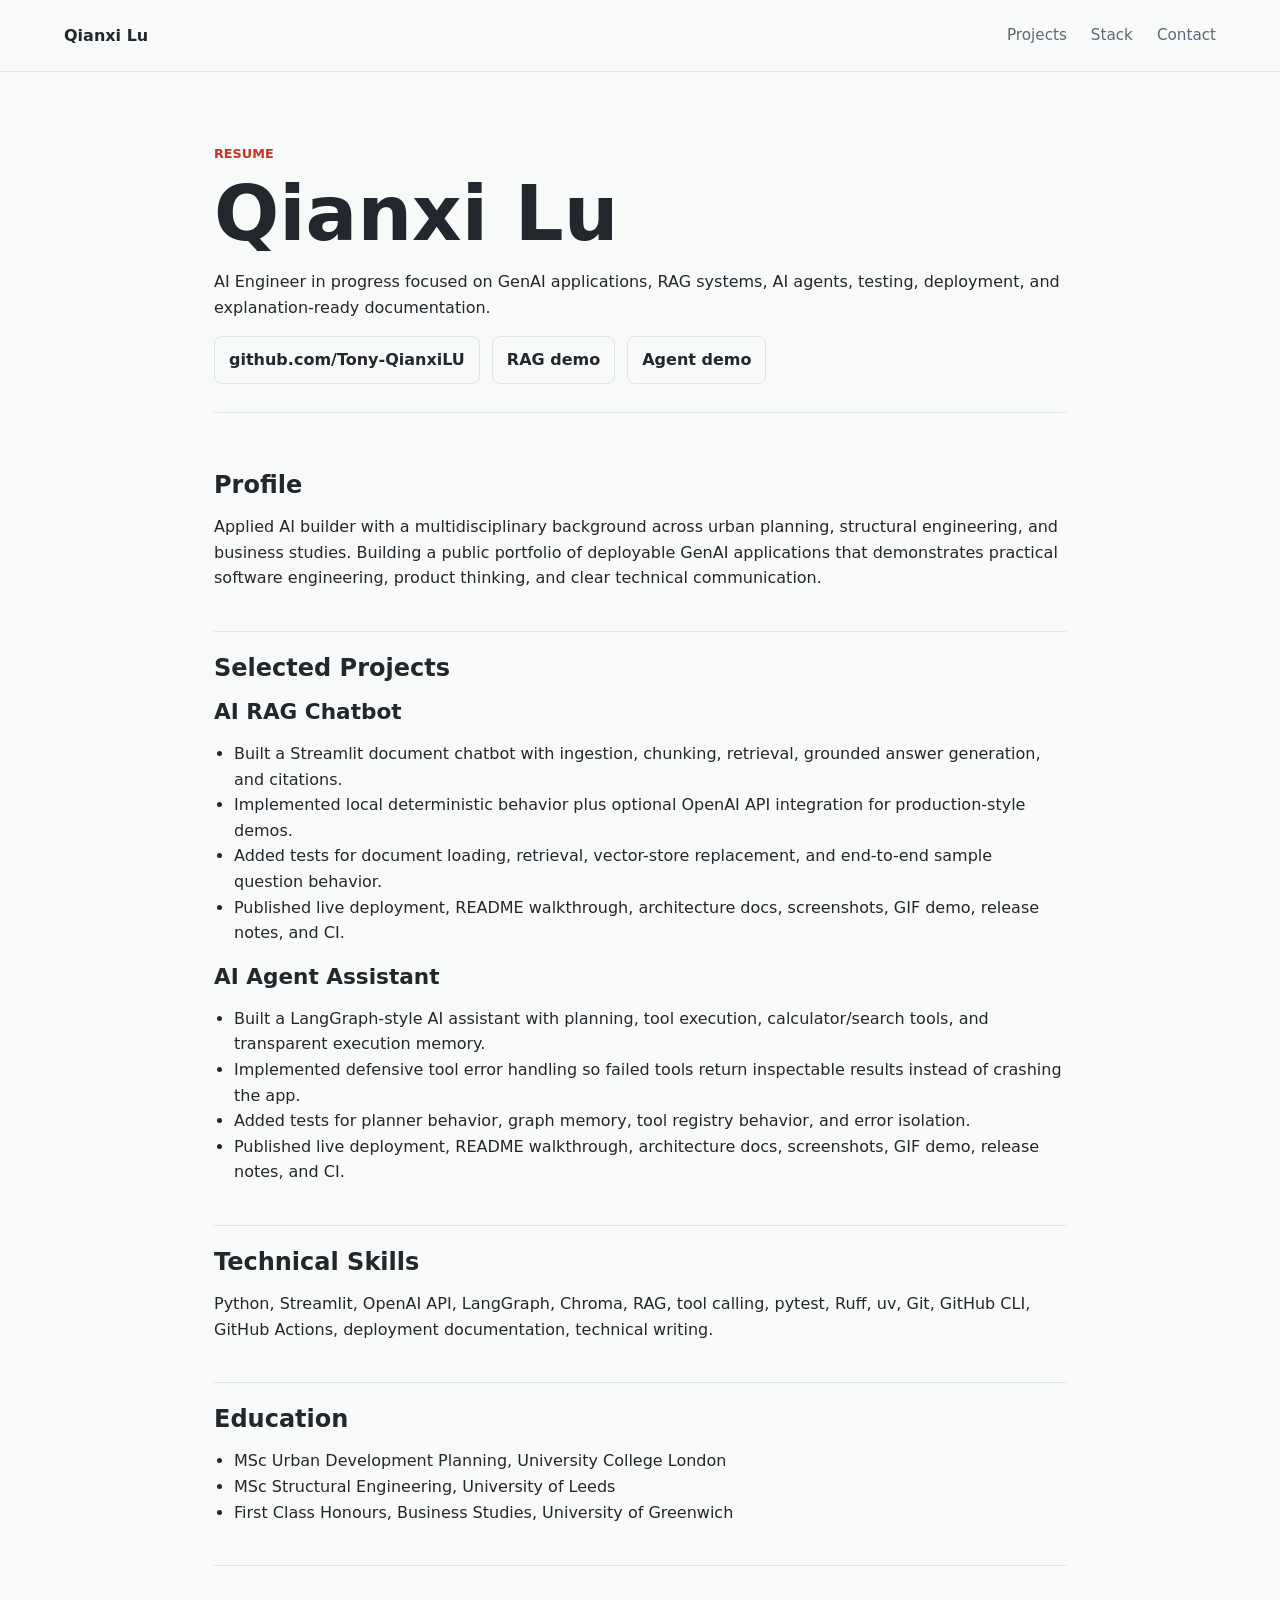
==== resume.html @ 8bd6624a "Create AI engineering portfolio site" ====
<!doctype html>
<html lang="en">
  <head>
    <meta charset="utf-8">
    <meta name="viewport" content="width=device-width, initial-scale=1">
    <meta name="description" content="Qianxi Lu AI engineering resume.">
    <title>Qianxi Lu | Resume</title>
    <link rel="stylesheet" href="styles.css">
  </head>
  <body>
    <header class="site-header">
      <a class="brand" href="index.html">Qianxi Lu</a>
      <nav class="site-nav" aria-label="Resume navigation">
        <a href="index.html#projects">Projects</a>
        <a href="index.html#stack">Stack</a>
        <a href="index.html#contact">Contact</a>
      </nav>
    </header>

    <main class="resume-page">
      <section class="resume-header">
        <p class="eyebrow">Resume</p>
        <h1>Qianxi Lu</h1>
        <p>AI Engineer in progress focused on GenAI applications, RAG systems, AI agents, testing, deployment, and explanation-ready documentation.</p>
        <div class="link-row">
          <a href="https://github.com/Tony-QianxiLU" target="_blank" rel="noreferrer">github.com/Tony-QianxiLU</a>
          <a href="https://ry84fwqnk4abfhufqkhrmz.streamlit.app/" target="_blank" rel="noreferrer">RAG demo</a>
          <a href="https://tony-qianxilu-ai-agent-assistant.streamlit.app/" target="_blank" rel="noreferrer">Agent demo</a>
        </div>
      </section>

      <section class="resume-block">
        <h2>Profile</h2>
        <p>
          Applied AI builder with a multidisciplinary background across urban planning, structural engineering, and business studies. Building a public portfolio of deployable GenAI applications that demonstrates practical software engineering, product thinking, and clear technical communication.
        </p>
      </section>

      <section class="resume-block">
        <h2>Selected Projects</h2>
        <h3>AI RAG Chatbot</h3>
        <ul>
          <li>Built a Streamlit document chatbot with ingestion, chunking, retrieval, grounded answer generation, and citations.</li>
          <li>Implemented local deterministic behavior plus optional OpenAI API integration for production-style demos.</li>
          <li>Added tests for document loading, retrieval, vector-store replacement, and end-to-end sample question behavior.</li>
          <li>Published live deployment, README walkthrough, architecture docs, screenshots, GIF demo, release notes, and CI.</li>
        </ul>

        <h3>AI Agent Assistant</h3>
        <ul>
          <li>Built a LangGraph-style AI assistant with planning, tool execution, calculator/search tools, and transparent execution memory.</li>
          <li>Implemented defensive tool error handling so failed tools return inspectable results instead of crashing the app.</li>
          <li>Added tests for planner behavior, graph memory, tool registry behavior, and error isolation.</li>
          <li>Published live deployment, README walkthrough, architecture docs, screenshots, GIF demo, release notes, and CI.</li>
        </ul>
      </section>

      <section class="resume-block">
        <h2>Technical Skills</h2>
        <p>Python, Streamlit, OpenAI API, LangGraph, Chroma, RAG, tool calling, pytest, Ruff, uv, Git, GitHub CLI, GitHub Actions, deployment documentation, technical writing.</p>
      </section>

      <section class="resume-block">
        <h2>Education</h2>
        <ul>
          <li>MSc Urban Development Planning, University College London</li>
          <li>MSc Structural Engineering, University of Leeds</li>
          <li>First Class Honours, Business Studies, University of Greenwich</li>
        </ul>
      </section>
    </main>
  </body>
</html>
---- styles.css ----
:root {
  --bg: #f8faf9;
  --surface: #ffffff;
  --ink: #24262d;
  --muted: #616773;
  --line: #dfe4e2;
  --accent: #e84d3d;
  --accent-strong: #c83225;
  --green: #2f7d59;
  --blue: #445fd2;
  --yellow: #f1b93b;
  --shadow: 0 16px 40px rgba(36, 38, 45, 0.08);
  font-family: Inter, ui-sans-serif, system-ui, -apple-system, BlinkMacSystemFont, "Segoe UI", sans-serif;
}

* {
  box-sizing: border-box;
}

html {
  scroll-behavior: smooth;
}

body {
  margin: 0;
  background: var(--bg);
  color: var(--ink);
  line-height: 1.6;
}

a {
  color: inherit;
}

img {
  display: block;
  max-width: 100%;
}

.site-header {
  align-items: center;
  background: rgba(248, 250, 249, 0.94);
  border-bottom: 1px solid var(--line);
  display: flex;
  justify-content: space-between;
  min-height: 72px;
  padding: 0 5vw;
  position: sticky;
  top: 0;
  z-index: 10;
}

.brand {
  font-weight: 800;
  text-decoration: none;
}

.site-nav {
  display: flex;
  gap: 24px;
  font-size: 0.95rem;
}

.site-nav a {
  color: var(--muted);
  text-decoration: none;
}

.site-nav a:hover {
  color: var(--ink);
}

main {
  overflow: hidden;
}

.intro-section {
  align-items: center;
  display: grid;
  gap: 48px;
  grid-template-columns: minmax(0, 1.6fr) minmax(280px, 0.8fr);
  min-height: calc(88vh - 72px);
  padding: 6vh 5vw;
}

.intro-copy {
  max-width: 920px;
}

.eyebrow {
  color: var(--accent-strong);
  font-size: 0.8rem;
  font-weight: 800;
  margin: 0 0 12px;
  text-transform: uppercase;
}

h1,
h2,
h3,
p {
  letter-spacing: 0;
}

h1 {
  font-size: clamp(2.45rem, 5.8vw, 4.8rem);
  line-height: 1;
  margin: 0;
  max-width: 860px;
}

h2 {
  font-size: clamp(2rem, 4vw, 3.8rem);
  line-height: 1.05;
  margin: 0;
}

h3 {
  font-size: 1.35rem;
  line-height: 1.2;
  margin: 0;
}

.intro-text {
  color: var(--muted);
  font-size: clamp(1.05rem, 2vw, 1.35rem);
  max-width: 720px;
}

.action-row,
.link-row {
  align-items: center;
  display: flex;
  flex-wrap: wrap;
  gap: 12px;
}

.button,
.link-row a {
  align-items: center;
  border: 1px solid var(--line);
  border-radius: 8px;
  display: inline-flex;
  font-weight: 700;
  gap: 8px;
  min-height: 44px;
  padding: 10px 14px;
  text-decoration: none;
}

.button svg,
.link-row svg {
  height: 18px;
  width: 18px;
}

.button.primary {
  background: var(--accent);
  border-color: var(--accent);
  color: #ffffff;
}

.button:hover,
.link-row a:hover {
  border-color: var(--ink);
}

.proof-panel {
  background: var(--surface);
  border: 1px solid var(--line);
  border-radius: 8px;
  box-shadow: var(--shadow);
  display: grid;
  gap: 20px;
  padding: 24px;
}

.proof-panel div {
  border-left: 4px solid var(--accent);
  padding-left: 16px;
}

.metric {
  display: block;
  font-size: 2.2rem;
  font-weight: 900;
  line-height: 1;
}

.label {
  color: var(--muted);
  display: block;
  margin-top: 6px;
}

.section {
  padding: 88px 5vw;
}

#projects {
  padding-top: 48px;
}

.section-heading {
  margin-bottom: 32px;
  max-width: 860px;
}

.project-grid {
  display: grid;
  gap: 24px;
  grid-template-columns: repeat(2, minmax(0, 1fr));
}

.project-card,
.evidence-grid article {
  background: var(--surface);
  border: 1px solid var(--line);
  border-radius: 8px;
  overflow: hidden;
}

.project-card {
  box-shadow: var(--shadow);
}

.project-card img {
  aspect-ratio: 16 / 9;
  border-bottom: 1px solid var(--line);
  object-fit: cover;
  width: 100%;
}

.project-body {
  padding: 24px;
}

.project-title-row {
  align-items: center;
  display: flex;
  gap: 16px;
  justify-content: space-between;
}

.status {
  background: rgba(47, 125, 89, 0.12);
  border: 1px solid rgba(47, 125, 89, 0.28);
  border-radius: 999px;
  color: var(--green);
  font-size: 0.8rem;
  font-weight: 800;
  padding: 4px 10px;
}

.project-body p,
.split-section p,
.resume-content p,
.contact-section p {
  color: var(--muted);
}

.tag-list {
  display: flex;
  flex-wrap: wrap;
  gap: 8px;
  list-style: none;
  margin: 18px 0;
  padding: 0;
}

.tag-list li,
.stack-grid span {
  background: #eef2f0;
  border: 1px solid var(--line);
  border-radius: 8px;
  color: #343941;
  font-size: 0.9rem;
  font-weight: 700;
  padding: 8px 10px;
}

.split-section {
  align-items: start;
  display: grid;
  gap: 48px;
  grid-template-columns: minmax(0, 0.9fr) minmax(0, 1.1fr);
}

.stack-grid {
  display: grid;
  gap: 10px;
  grid-template-columns: repeat(2, minmax(0, 1fr));
}

.evidence-grid {
  display: grid;
  gap: 16px;
  grid-template-columns: repeat(4, minmax(0, 1fr));
}

.evidence-grid article {
  padding: 22px;
}

.evidence-grid article:nth-child(1) {
  border-top: 4px solid var(--accent);
}

.evidence-grid article:nth-child(2) {
  border-top: 4px solid var(--blue);
}

.evidence-grid article:nth-child(3) {
  border-top: 4px solid var(--green);
}

.evidence-grid article:nth-child(4) {
  border-top: 4px solid var(--yellow);
}

.resume-section {
  align-items: start;
  display: grid;
  gap: 48px;
  grid-template-columns: minmax(0, 0.8fr) minmax(0, 1.2fr);
}

.resume-content ul,
.resume-block ul {
  padding-left: 20px;
}

.contact-section {
  background: var(--ink);
  color: #ffffff;
}

.contact-section .eyebrow {
  color: #ffb3aa;
}

.contact-section p {
  color: #d8dde2;
  max-width: 760px;
}

.contact-section .button {
  border-color: rgba(255, 255, 255, 0.32);
  color: #ffffff;
}

.site-footer {
  align-items: center;
  border-top: 1px solid var(--line);
  color: var(--muted);
  display: flex;
  justify-content: space-between;
  min-height: 72px;
  padding: 0 5vw;
}

.resume-page {
  margin: 0 auto;
  max-width: 980px;
  padding: 72px 5vw;
}

.resume-header {
  border-bottom: 1px solid var(--line);
  margin-bottom: 36px;
  padding-bottom: 28px;
}

.resume-header h1 {
  font-size: clamp(2.4rem, 6vw, 4.8rem);
}

.resume-block {
  border-bottom: 1px solid var(--line);
  padding: 24px 0;
}

.resume-block h2 {
  font-size: 1.5rem;
  margin-bottom: 12px;
}

.resume-block h3 {
  margin-top: 18px;
}

@media (max-width: 900px) {
  .site-header {
    align-items: flex-start;
    flex-direction: column;
    gap: 12px;
    padding-bottom: 16px;
    padding-top: 16px;
  }

  .site-nav {
    gap: 14px;
    overflow-x: auto;
    width: 100%;
  }

  .intro-section,
  .project-grid,
  .split-section,
  .evidence-grid,
  .resume-section {
    grid-template-columns: 1fr;
  }

  .intro-section {
    min-height: auto;
    padding-top: 56px;
  }
}

@media (max-width: 560px) {
  h1 {
    font-size: 2.15rem;
  }

  h2 {
    font-size: 2rem;
  }

  .intro-section {
    gap: 26px;
    padding-bottom: 34px;
    padding-top: 34px;
  }

  .intro-text {
    font-size: 1rem;
  }

  .proof-panel {
    box-shadow: none;
    gap: 10px;
    grid-template-columns: repeat(3, minmax(0, 1fr));
    padding: 14px;
  }

  .proof-panel div {
    border-left: 0;
    border-top: 3px solid var(--accent);
    padding-left: 0;
    padding-top: 8px;
  }

  .metric {
    font-size: 1.55rem;
  }

  .label {
    font-size: 0.74rem;
    line-height: 1.25;
  }

  .section {
    padding: 64px 5vw;
  }

  .stack-grid {
    grid-template-columns: 1fr;
  }
}
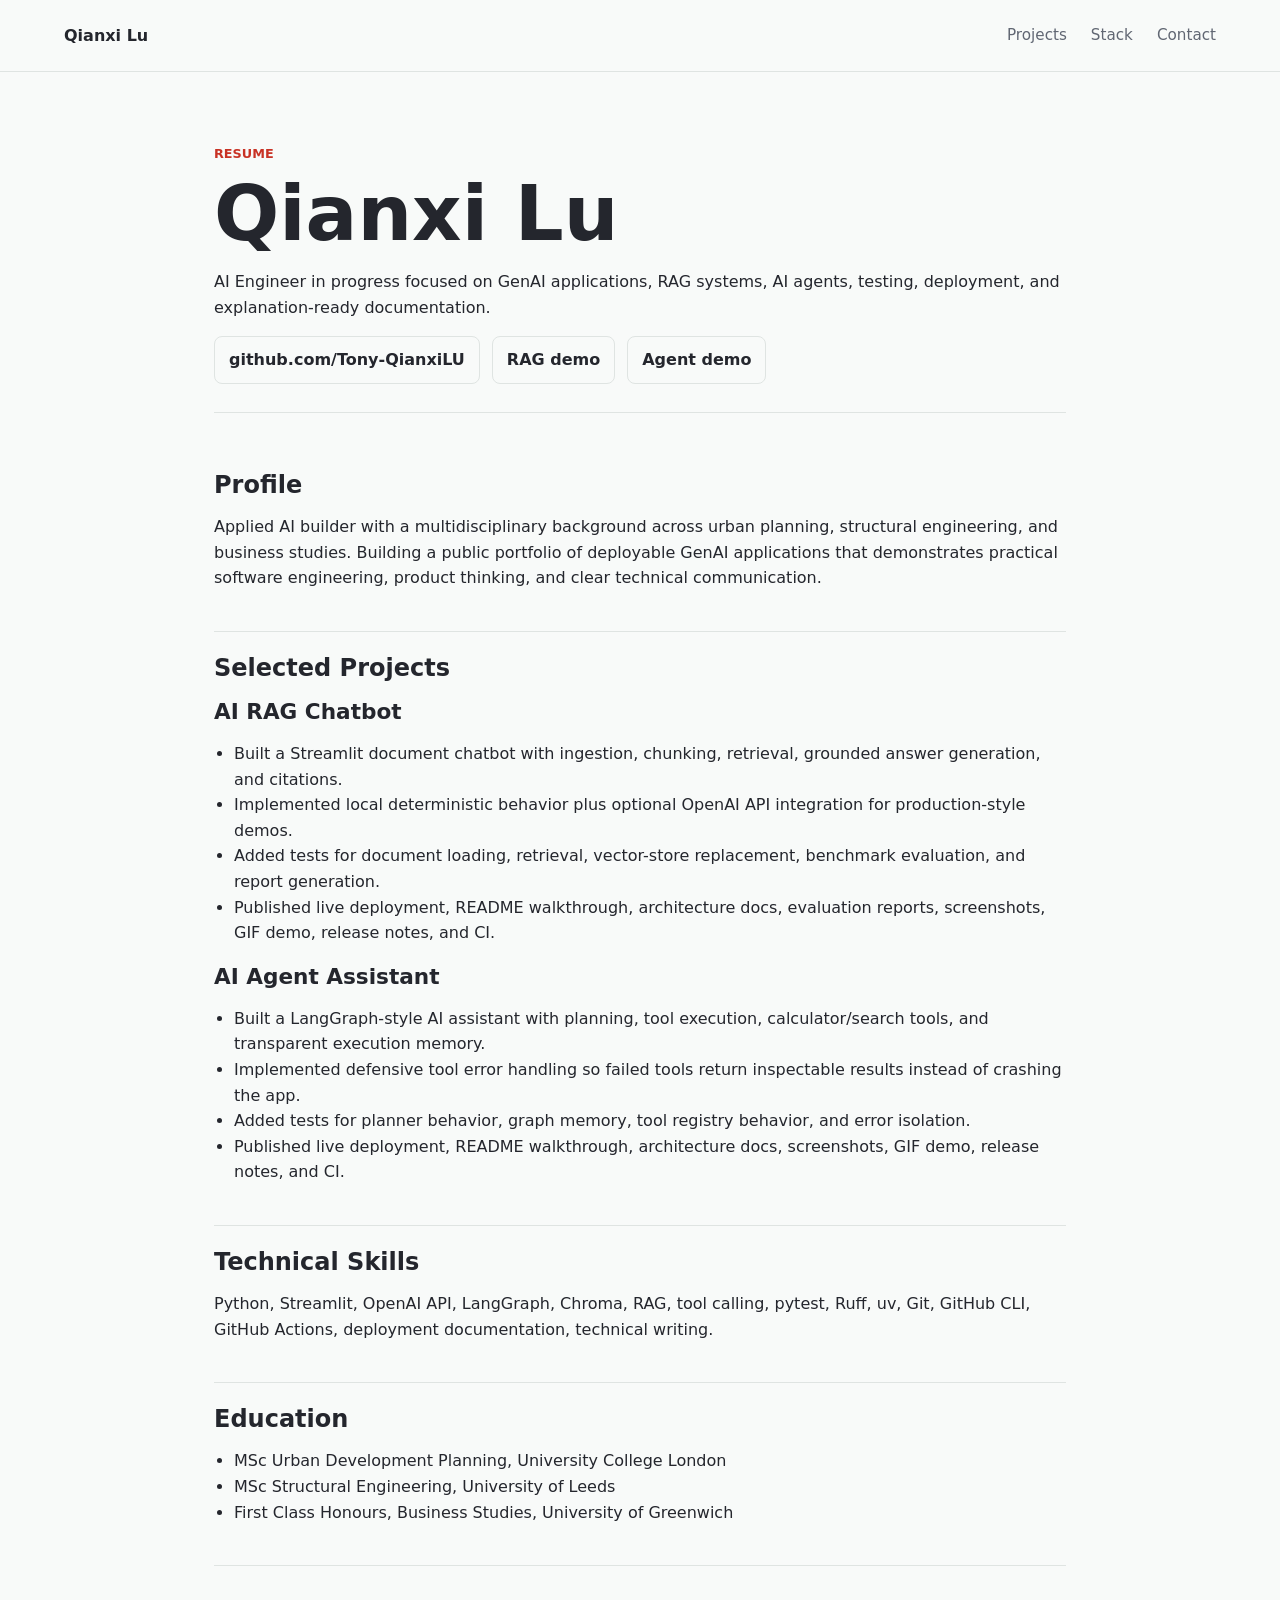
==== commit e8dc6b52: "Highlight RAG evaluation release" ====
--- a/resume.html
+++ b/resume.html
@@ -42,8 +42,8 @@
         <ul>
           <li>Built a Streamlit document chatbot with ingestion, chunking, retrieval, grounded answer generation, and citations.</li>
           <li>Implemented local deterministic behavior plus optional OpenAI API integration for production-style demos.</li>
-          <li>Added tests for document loading, retrieval, vector-store replacement, and end-to-end sample question behavior.</li>
-          <li>Published live deployment, README walkthrough, architecture docs, screenshots, GIF demo, release notes, and CI.</li>
+          <li>Added tests for document loading, retrieval, vector-store replacement, benchmark evaluation, and report generation.</li>
+          <li>Published live deployment, README walkthrough, architecture docs, evaluation reports, screenshots, GIF demo, release notes, and CI.</li>
         </ul>
 
         <h3>AI Agent Assistant</h3>
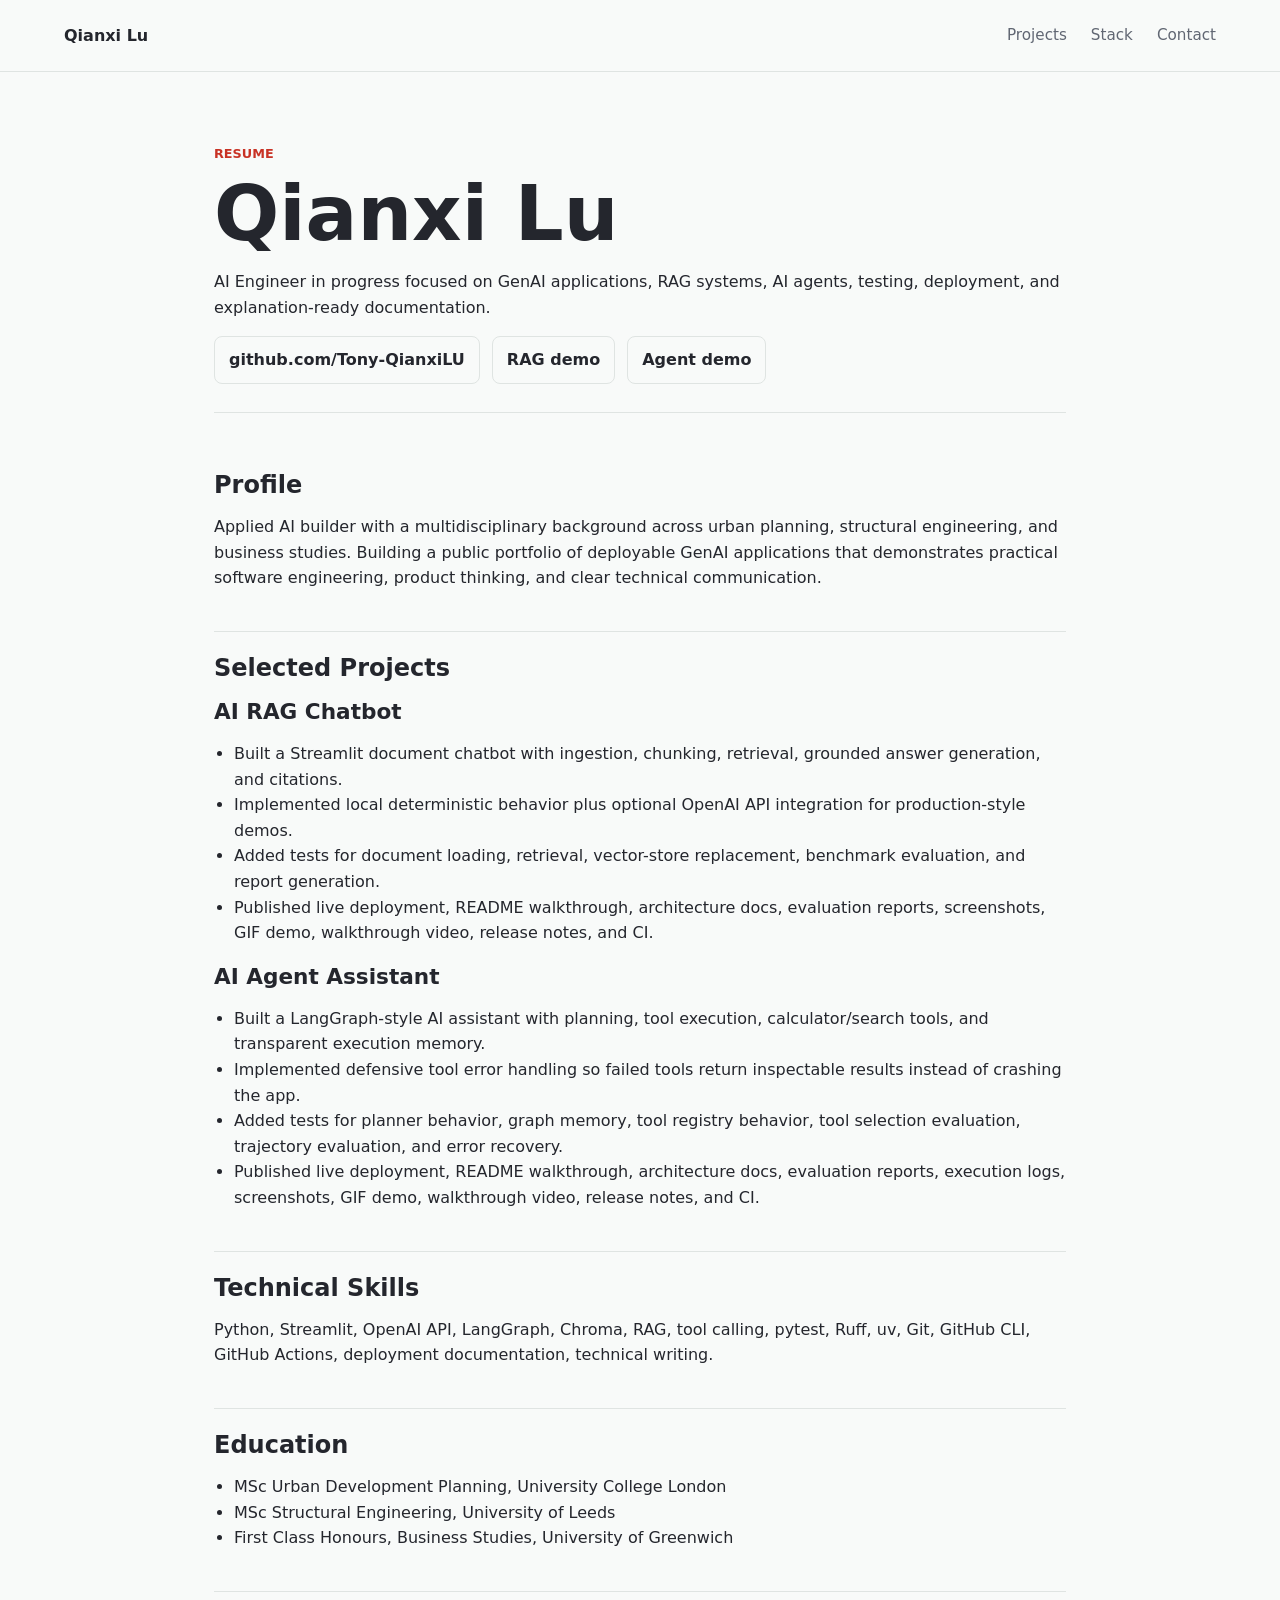
==== commit 192374f7: "Add walkthrough videos to portfolio" ====
--- a/resume.html
+++ b/resume.html
@@ -43,15 +43,15 @@
           <li>Built a Streamlit document chatbot with ingestion, chunking, retrieval, grounded answer generation, and citations.</li>
           <li>Implemented local deterministic behavior plus optional OpenAI API integration for production-style demos.</li>
           <li>Added tests for document loading, retrieval, vector-store replacement, benchmark evaluation, and report generation.</li>
-          <li>Published live deployment, README walkthrough, architecture docs, evaluation reports, screenshots, GIF demo, release notes, and CI.</li>
+          <li>Published live deployment, README walkthrough, architecture docs, evaluation reports, screenshots, GIF demo, walkthrough video, release notes, and CI.</li>
         </ul>
 
         <h3>AI Agent Assistant</h3>
         <ul>
           <li>Built a LangGraph-style AI assistant with planning, tool execution, calculator/search tools, and transparent execution memory.</li>
           <li>Implemented defensive tool error handling so failed tools return inspectable results instead of crashing the app.</li>
-          <li>Added tests for planner behavior, graph memory, tool registry behavior, and error isolation.</li>
-          <li>Published live deployment, README walkthrough, architecture docs, screenshots, GIF demo, release notes, and CI.</li>
+          <li>Added tests for planner behavior, graph memory, tool registry behavior, tool selection evaluation, trajectory evaluation, and error recovery.</li>
+          <li>Published live deployment, README walkthrough, architecture docs, evaluation reports, execution logs, screenshots, GIF demo, walkthrough video, release notes, and CI.</li>
         </ul>
       </section>
 
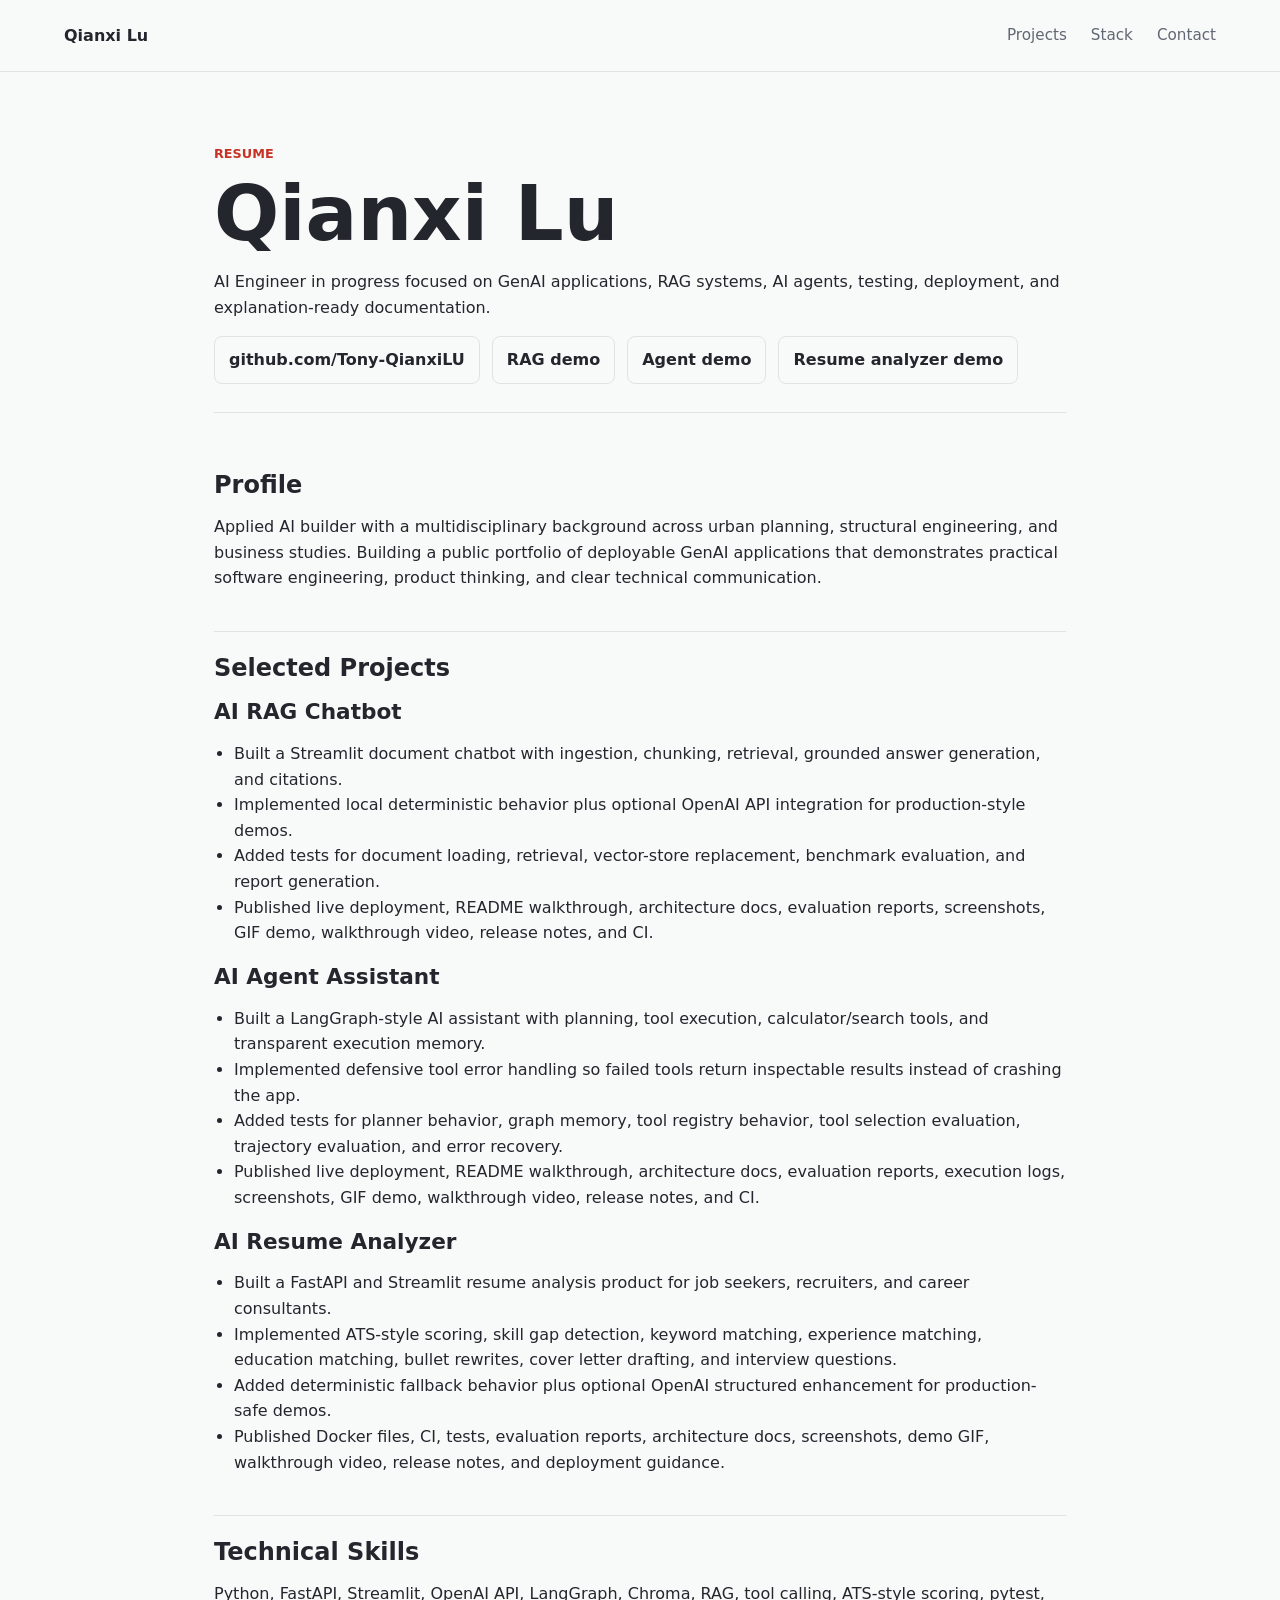
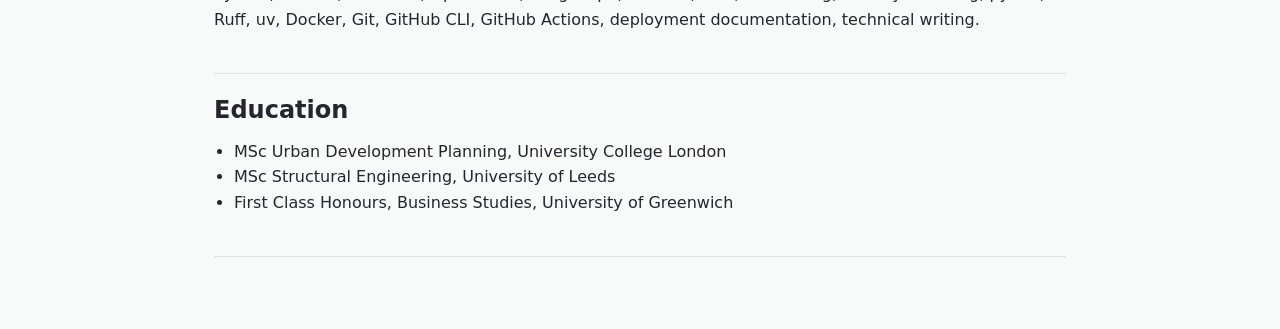
==== commit 40594b71: "Add resume analyzer to portfolio" ====
--- a/resume.html
+++ b/resume.html
@@ -26,6 +26,7 @@
           <a href="https://github.com/Tony-QianxiLU" target="_blank" rel="noreferrer">github.com/Tony-QianxiLU</a>
           <a href="https://ry84fwqnk4abfhufqkhrmz.streamlit.app/" target="_blank" rel="noreferrer">RAG demo</a>
           <a href="https://tony-qianxilu-ai-agent-assistant.streamlit.app/" target="_blank" rel="noreferrer">Agent demo</a>
+          <a href="https://tony-qianxilu-resume-analyzer.streamlit.app/" target="_blank" rel="noreferrer">Resume analyzer demo</a>
         </div>
       </section>
 
@@ -53,11 +54,19 @@
           <li>Added tests for planner behavior, graph memory, tool registry behavior, tool selection evaluation, trajectory evaluation, and error recovery.</li>
           <li>Published live deployment, README walkthrough, architecture docs, evaluation reports, execution logs, screenshots, GIF demo, walkthrough video, release notes, and CI.</li>
         </ul>
+
+        <h3>AI Resume Analyzer</h3>
+        <ul>
+          <li>Built a FastAPI and Streamlit resume analysis product for job seekers, recruiters, and career consultants.</li>
+          <li>Implemented ATS-style scoring, skill gap detection, keyword matching, experience matching, education matching, bullet rewrites, cover letter drafting, and interview questions.</li>
+          <li>Added deterministic fallback behavior plus optional OpenAI structured enhancement for production-safe demos.</li>
+          <li>Published Docker files, CI, tests, evaluation reports, architecture docs, screenshots, demo GIF, walkthrough video, release notes, and deployment guidance.</li>
+        </ul>
       </section>
 
       <section class="resume-block">
         <h2>Technical Skills</h2>
-        <p>Python, Streamlit, OpenAI API, LangGraph, Chroma, RAG, tool calling, pytest, Ruff, uv, Git, GitHub CLI, GitHub Actions, deployment documentation, technical writing.</p>
+        <p>Python, FastAPI, Streamlit, OpenAI API, LangGraph, Chroma, RAG, tool calling, ATS-style scoring, pytest, Ruff, uv, Docker, Git, GitHub CLI, GitHub Actions, deployment documentation, technical writing.</p>
       </section>
 
       <section class="resume-block">
--- a/styles.css
+++ b/styles.css
@@ -209,7 +209,7 @@
 .project-grid {
   display: grid;
   gap: 24px;
-  grid-template-columns: repeat(2, minmax(0, 1fr));
+  grid-template-columns: repeat(auto-fit, minmax(320px, 1fr));
 }
 
 .project-card,
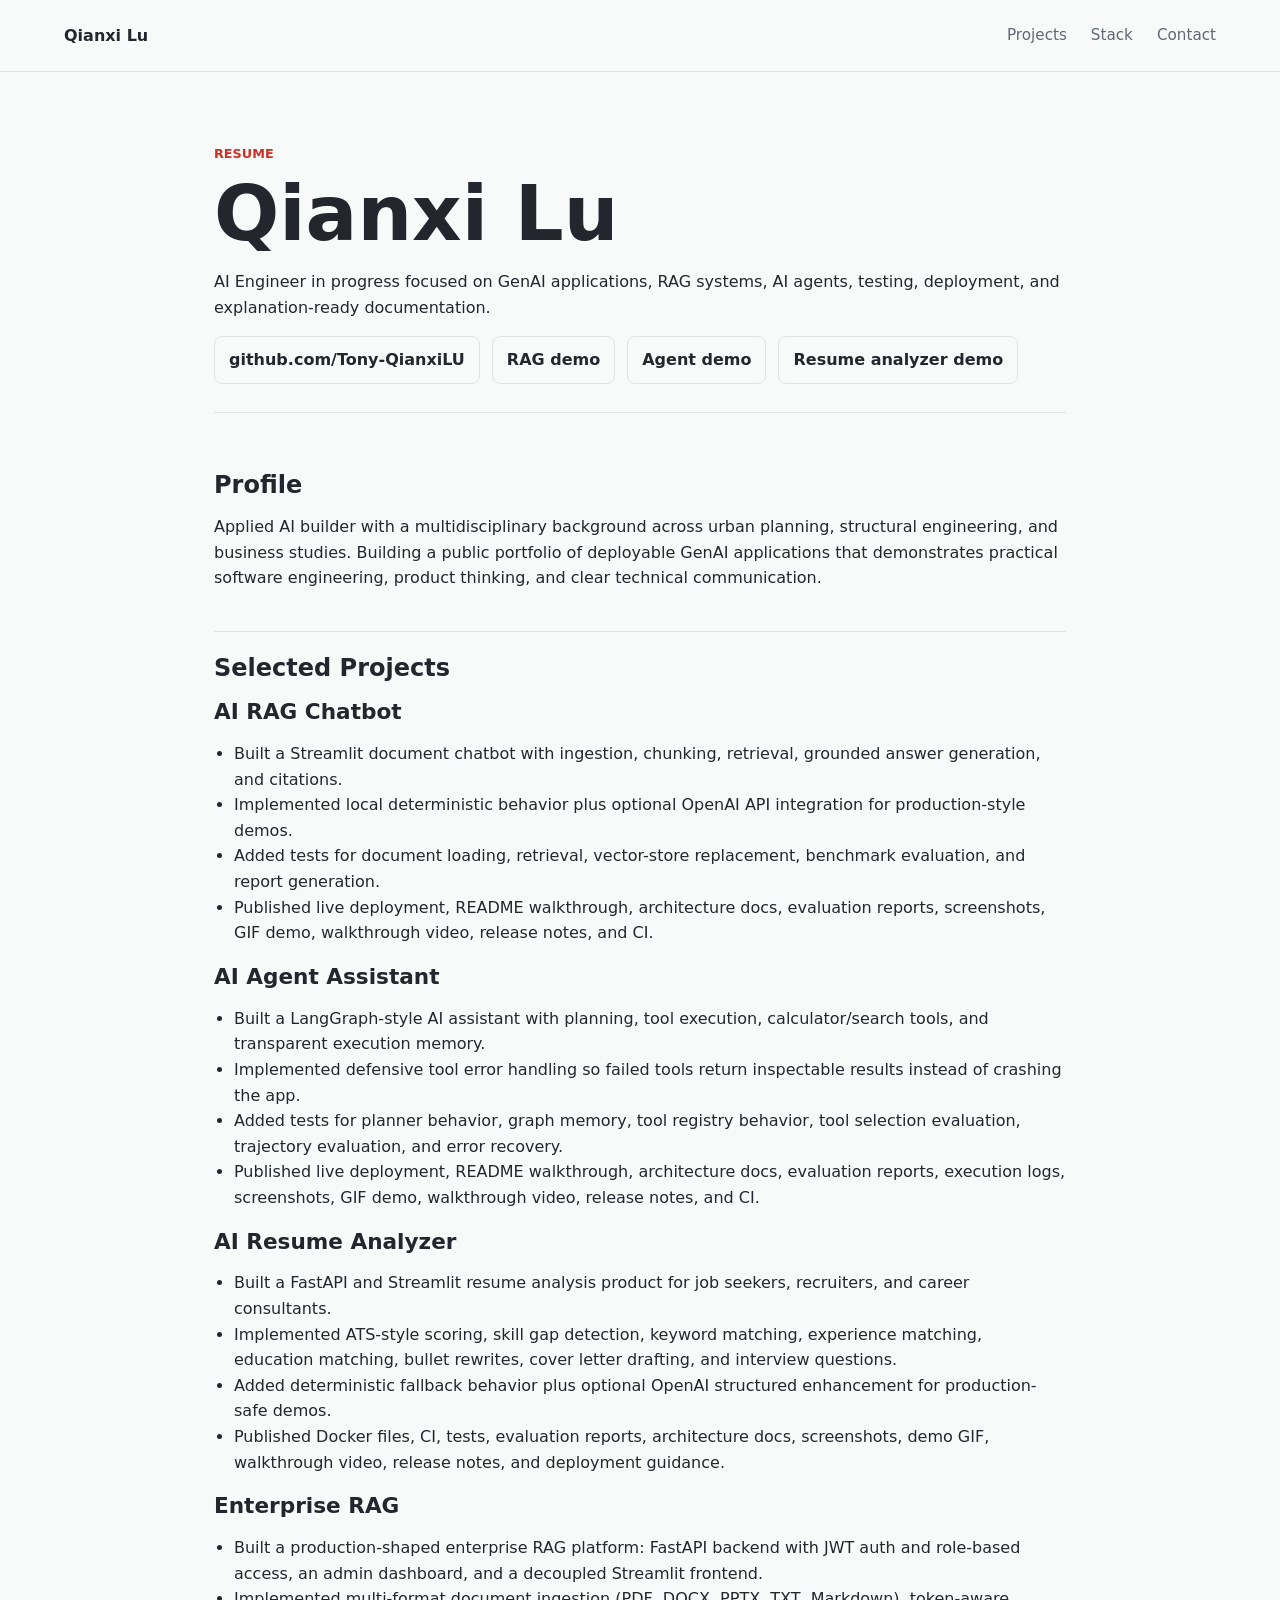
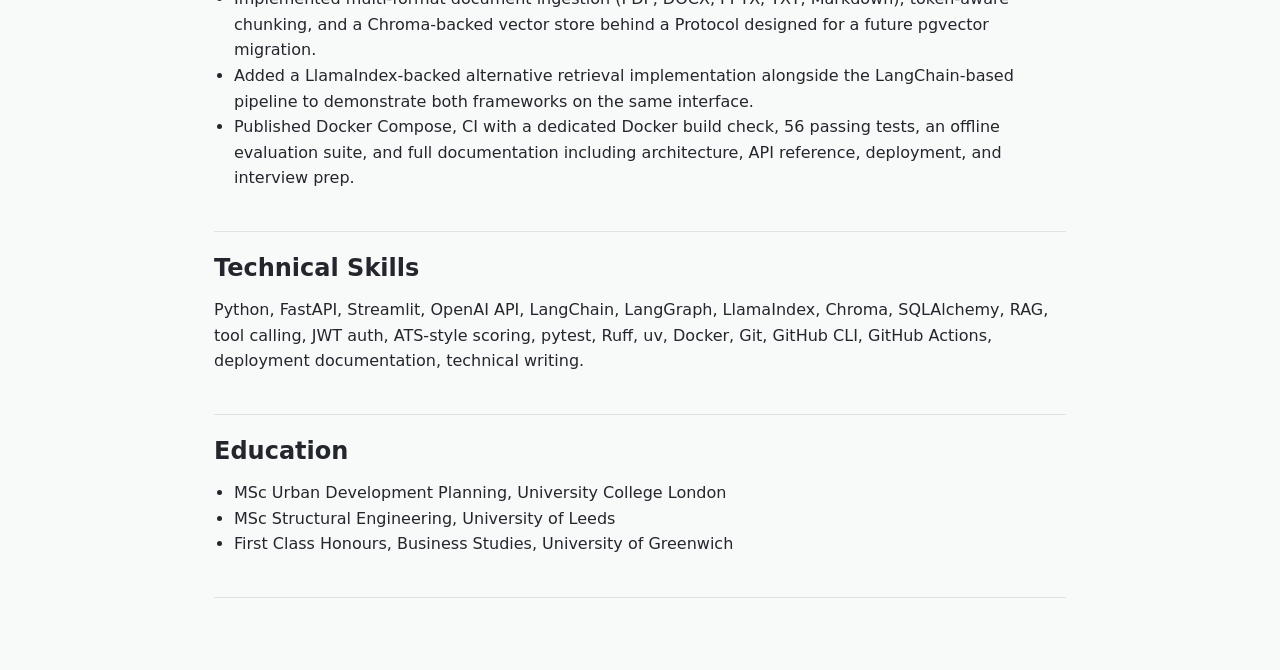
==== commit 67dc2039: "Add Enterprise RAG project card and update portfolio stats New flagship project: FastAPI + Streamlit" ====
--- a/resume.html
+++ b/resume.html
@@ -62,11 +62,19 @@
           <li>Added deterministic fallback behavior plus optional OpenAI structured enhancement for production-safe demos.</li>
           <li>Published Docker files, CI, tests, evaluation reports, architecture docs, screenshots, demo GIF, walkthrough video, release notes, and deployment guidance.</li>
         </ul>
+
+        <h3>Enterprise RAG</h3>
+        <ul>
+          <li>Built a production-shaped enterprise RAG platform: FastAPI backend with JWT auth and role-based access, an admin dashboard, and a decoupled Streamlit frontend.</li>
+          <li>Implemented multi-format document ingestion (PDF, DOCX, PPTX, TXT, Markdown), token-aware chunking, and a Chroma-backed vector store behind a Protocol designed for a future pgvector migration.</li>
+          <li>Added a LlamaIndex-backed alternative retrieval implementation alongside the LangChain-based pipeline to demonstrate both frameworks on the same interface.</li>
+          <li>Published Docker Compose, CI with a dedicated Docker build check, 56 passing tests, an offline evaluation suite, and full documentation including architecture, API reference, deployment, and interview prep.</li>
+        </ul>
       </section>
 
       <section class="resume-block">
         <h2>Technical Skills</h2>
-        <p>Python, FastAPI, Streamlit, OpenAI API, LangGraph, Chroma, RAG, tool calling, ATS-style scoring, pytest, Ruff, uv, Docker, Git, GitHub CLI, GitHub Actions, deployment documentation, technical writing.</p>
+        <p>Python, FastAPI, Streamlit, OpenAI API, LangChain, LangGraph, LlamaIndex, Chroma, SQLAlchemy, RAG, tool calling, JWT auth, ATS-style scoring, pytest, Ruff, uv, Docker, Git, GitHub CLI, GitHub Actions, deployment documentation, technical writing.</p>
       </section>
 
       <section class="resume-block">
